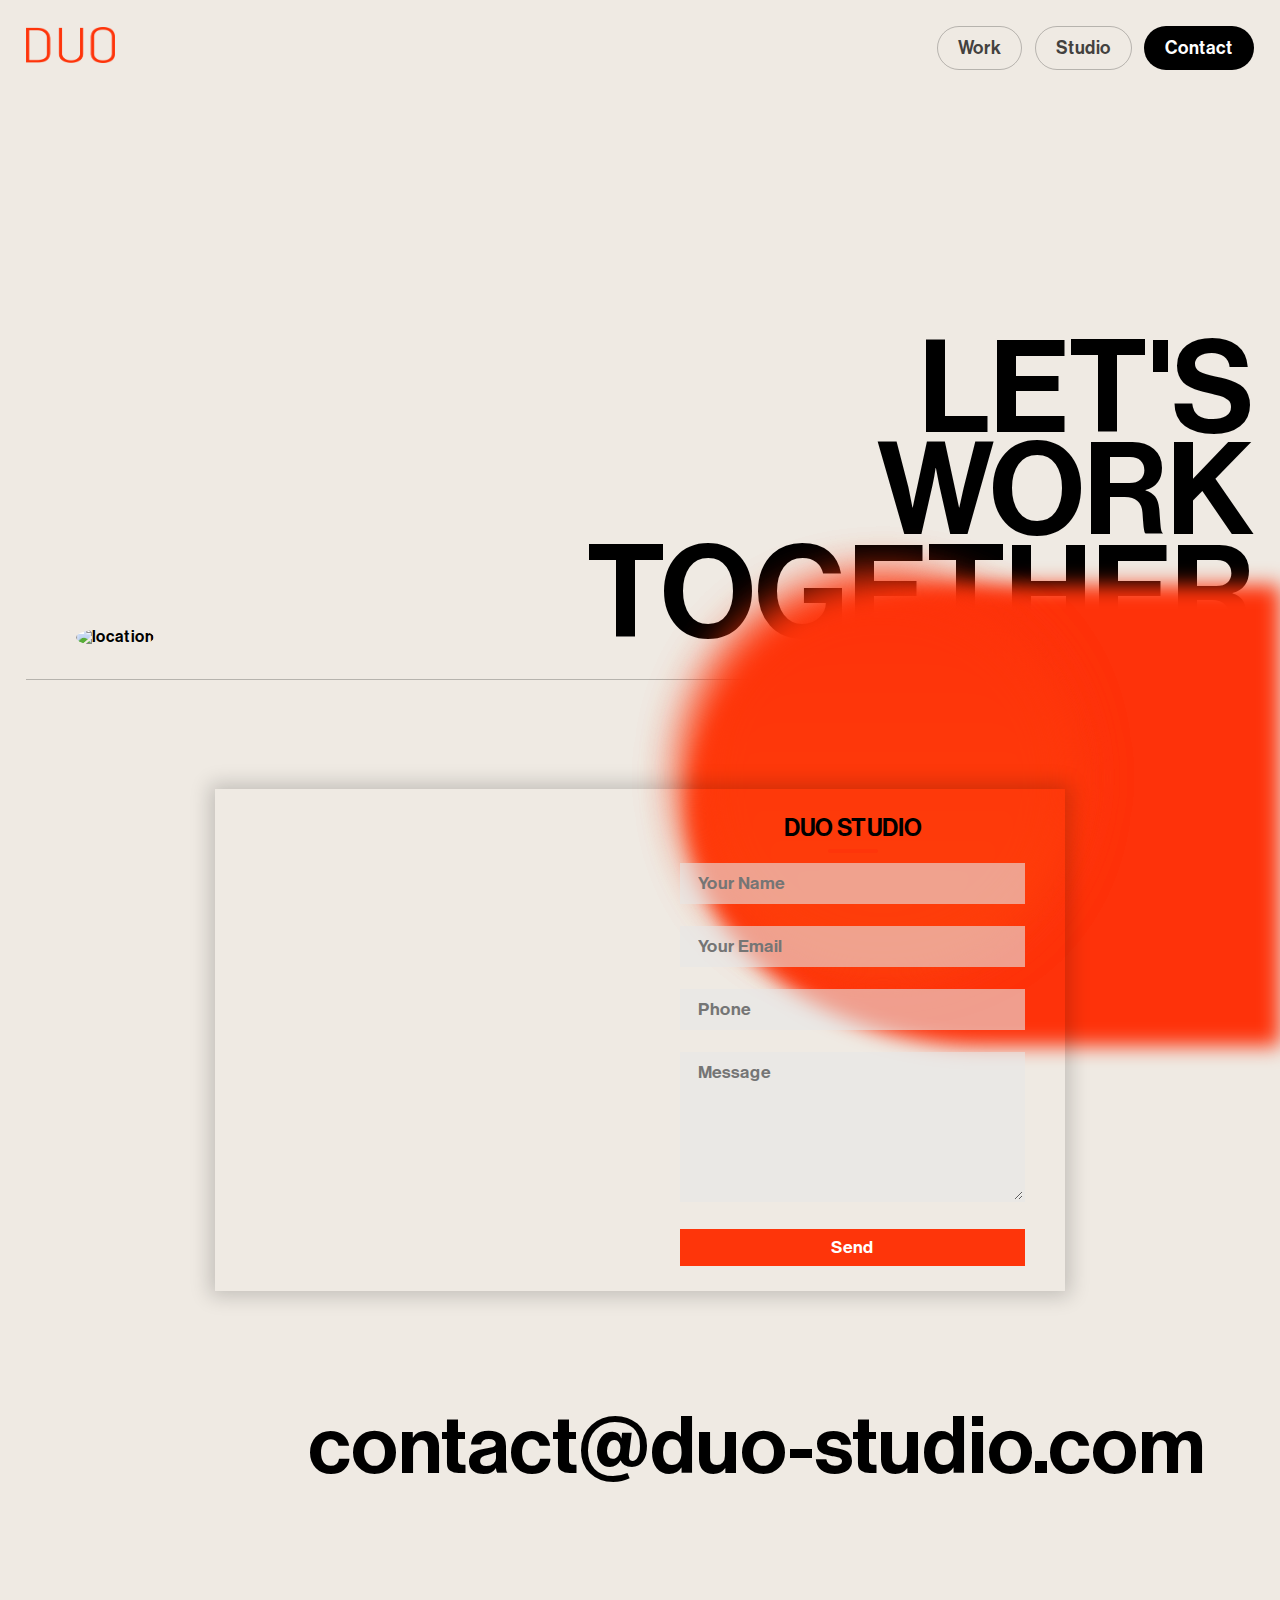
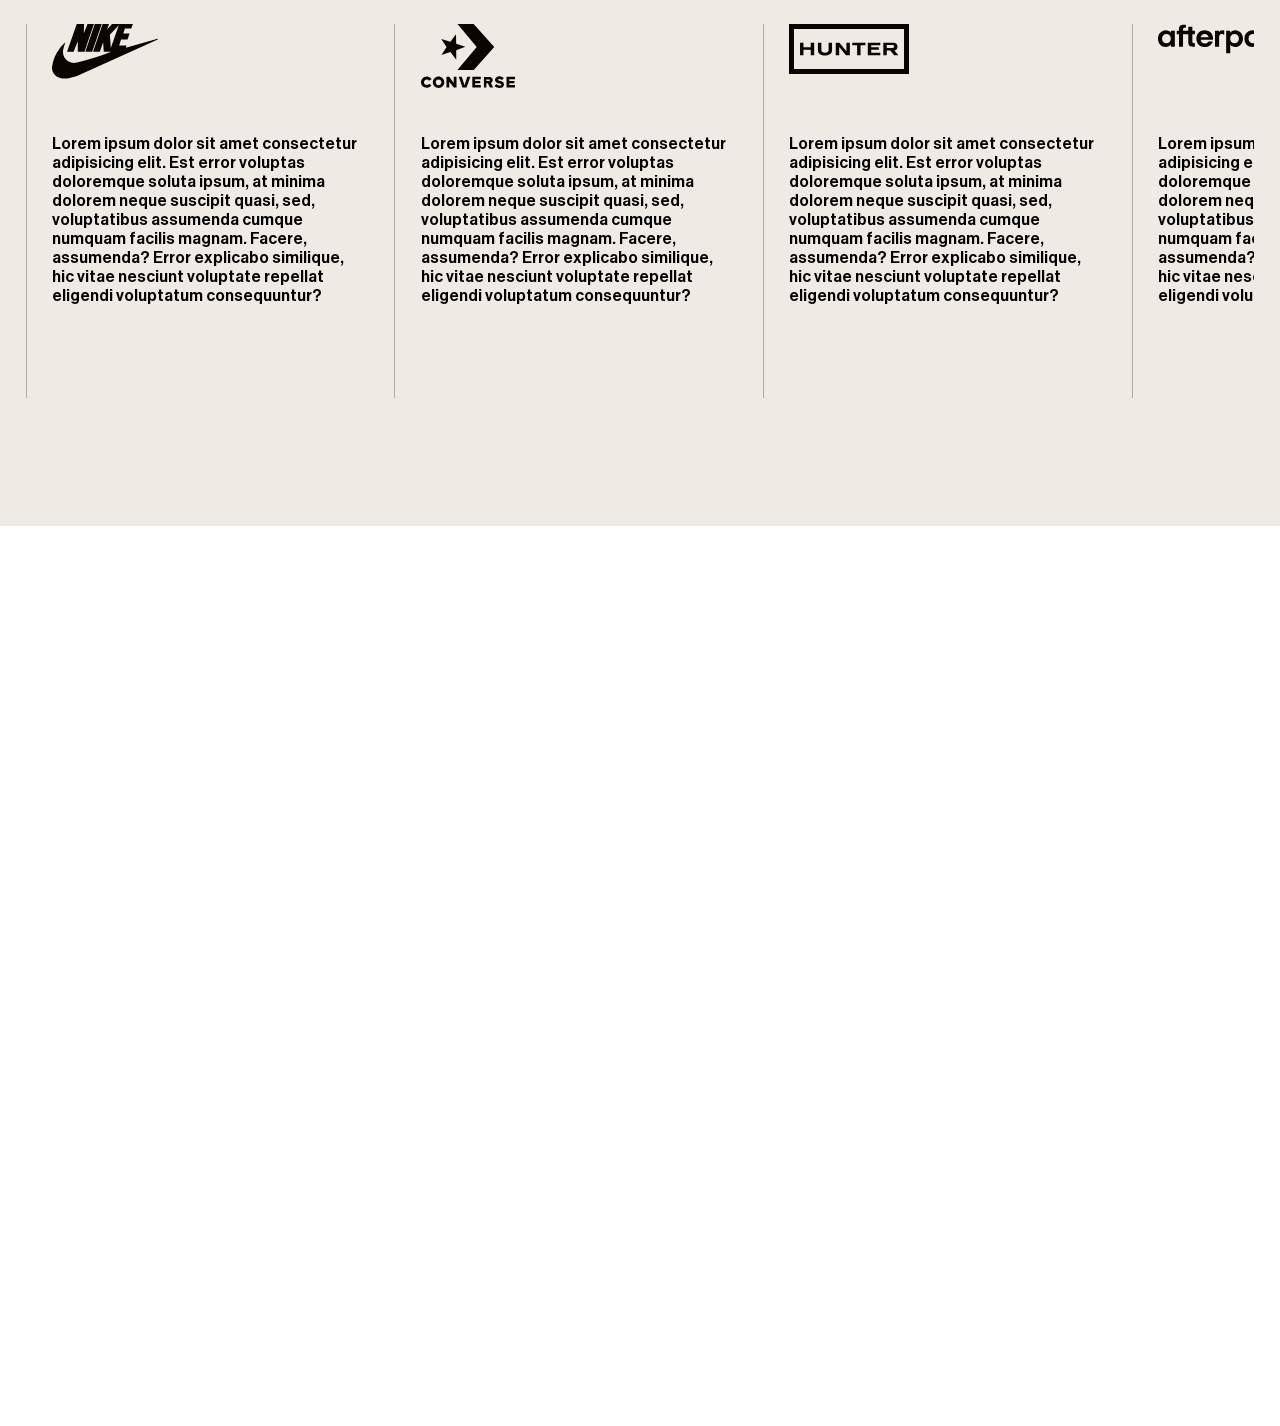
==== contact.html @ c7a34efa "some updates" ====
<!DOCTYPE html>
<html lang="en">

<head>
    <meta charset="UTF-8">
    <meta name="viewport" content="width=device-width, initial-scale=1.0">
    <title>Duo Studio</title>
    <link rel="shortcut icon" href="images/png/logo-no-background.png" type="image/x-icon">
    <link rel="stylesheet" href="https://cdn.jsdelivr.net/npm/locomotive-scroll@3.5.4/dist/locomotive-scroll.css">
    <link rel="stylesheet" href="https://cdn.jsdelivr.net/npm/swiper@11/swiper-bundle.min.css" />
    <link rel="stylesheet" href="contact.css">
</head>

<body>
    <div class="cursor"></div>
    <!-- <div id="loader">
        <h1>ENVIRONMENTS</h1>
        <h1>EXPERIENCES</h1>
        <h1>CONTENT</h1>
    </div> -->
    <div id="fixed-image">

    </div>
    <div id="main" class="main">
 
        <div id="page1">
            <nav><a href="index.html"><img src="images/png/logo-no-background.png"
                alt="" style="height: 4vh; width:7vw"></a>
                <!-- <h1>DUO</h1> -->
                
                <div id="nav-part2">
                    <h4><a href="#">Work</a></h4>
                    <h4><a href="#">Studio</a></h4>
                    <h4 style="background-color: #000;
                    color: white;"><a href="#" style="color: #fff;">Contact</a></h4>
                </div>
                <h3>Menu</h3>
            </nav>
            <div id="center">
                <div id="left">
                    <img src="https://assets-global.website-files.com/64d3dd9edfb41666c35b15b7/64d3dd9edfb41666c35b15e3_Sundown-Map-p-800.jpg" alt="location" srcset="">
                </div>
                <!-- <div id="gooey">

                </div> -->
                <div id="right">
                    <h1>LET'S <br>
                        WORK <br>
                        TOGETHER</h1>
                </div>

            </div>
            <div id="hero-shape">
                <div id="hero-1"></div>
                <div id="hero-2"></div>
                <div id="hero-3"></div>
            </div>
            <div class="form">
                
                <div class="contact-box">
                    <div class="left"></div>
                    <div class="right">
                        <h2>DUO STUDIO</h2>
                        <form name="form1" action="https://formspree.io/f/mnqeggdb" method="POST">
                        <input type="text" class="field" placeholder="Your Name" name="Name">
                        <input type="text" class="field" placeholder="Your Email" name="Email">
                        <input type="text" class="field" placeholder="Phone" name="Phone">
                        <textarea placeholder="Message" class="field" name="Message"></textarea>
                        <button class="btn">Send</button>
                    </form>
                    </div>
                </div>

            </div>
            <h2><a class="hover-underline-animation" href="mailto:contact@duo-studio.com">contact@duo-studio.com</a></h2>
        </div>

        <div id="page4">
            <div class="swiper mySwiper">
                <div class="swiper-wrapper">
                    <div class="swiper-slide">
                        <img src="images/nike.svg" alt="" srcset="">
                        <br><br><br>
                        <p>Lorem ipsum dolor sit amet consectetur adipisicing elit. Est error voluptas doloremque soluta ipsum, at minima dolorem neque suscipit quasi, sed, voluptatibus assumenda cumque numquam facilis magnam. Facere, assumenda? Error explicabo similique, hic vitae nesciunt voluptate repellat eligendi voluptatum consequuntur?</p>
                    </div>
                    <div class="swiper-slide">
                        <img src="images/converse.svg" alt="" srcset="">
                        <br><br><br>
                        <p>Lorem ipsum dolor sit amet consectetur adipisicing elit. Est error voluptas doloremque soluta ipsum, at minima dolorem neque suscipit quasi, sed, voluptatibus assumenda cumque numquam facilis magnam. Facere, assumenda? Error explicabo similique, hic vitae nesciunt voluptate repellat eligendi voluptatum consequuntur?</p>
                    </div>
                    <div class="swiper-slide">
                        <img src="images/hunter.svg" alt="" srcset="">
                        <br><br><br>
                        <p>Lorem ipsum dolor sit amet consectetur adipisicing elit. Est error voluptas doloremque soluta ipsum, at minima dolorem neque suscipit quasi, sed, voluptatibus assumenda cumque numquam facilis magnam. Facere, assumenda? Error explicabo similique, hic vitae nesciunt voluptate repellat eligendi voluptatum consequuntur?</p>
                    </div>
                    <div class="swiper-slide">
                        <img src="images/afterpay.svg" alt="" srcset="">
                        <br><br><br>
                        <p>Lorem ipsum dolor sit amet consectetur adipisicing elit. Est error voluptas doloremque soluta ipsum, at minima dolorem neque suscipit quasi, sed, voluptatibus assumenda cumque numquam facilis magnam. Facere, assumenda? Error explicabo similique, hic vitae nesciunt voluptate repellat eligendi voluptatum consequuntur?</p>
                    </div>
                    <div class="swiper-slide">
                        <img src="images/nike.svg" alt="" srcset="">
                        <br><br><br>
                        <p>Lorem ipsum dolor sit amet consectetur adipisicing elit. Est error voluptas doloremque soluta ipsum, at minima dolorem neque suscipit quasi, sed, voluptatibus assumenda cumque numquam facilis magnam. Facere, assumenda? Error explicabo similique, hic vitae nesciunt voluptate repellat eligendi voluptatum consequuntur?</p>
                    </div>
                    <div class="swiper-slide">
                        <img src="images/converse.svg" alt="" srcset="">
                        <br><br><br>
                        <p>Lorem ipsum dolor sit amet consectetur adipisicing elit. Est error voluptas doloremque soluta ipsum, at minima dolorem neque suscipit quasi, sed, voluptatibus assumenda cumque numquam facilis magnam. Facere, assumenda? Error explicabo similique, hic vitae nesciunt voluptate repellat eligendi voluptatum consequuntur?</p>
                    </div>
                    <div class="swiper-slide">
                        <img src="images/hunter.svg" alt="" srcset="">
                        <br><br><br>
                        <p>Lorem ipsum dolor sit amet consectetur adipisicing elit. Est error voluptas doloremque soluta ipsum, at minima dolorem neque suscipit quasi, sed, voluptatibus assumenda cumque numquam facilis magnam. Facere, assumenda? Error explicabo similique, hic vitae nesciunt voluptate repellat eligendi voluptatum consequuntur?</p>
                    </div>
                </div>

            </div>
        </div>

        <div id="page5">

        </div>
        <div id="full-scr">
            <div id="full-div1">
                
            </div>
        </div>
    </div>

    <div id="footer">
        <div id="footer-div">

        </div>
        <h1 style="text-align: center;">DUO ST</h1>
        <div id="footer-bottom">

        </div>
    </div>
    <script src="https://cdn.jsdelivr.net/npm/locomotive-scroll@3.5.4/dist/locomotive-scroll.js"></script>
    <script src="https://cdn.jsdelivr.net/npm/swiper@11/swiper-bundle.min.js"></script>
    <script src="script.js"></script>
</body>

</html>
---- contact.css ----
@font-face {
    font-family: neu;
    src: url(./NeueHaasDisplayMediu.ttf);
}

@font-face {
    font-family: neu;
    font-weight: 100;
    src: url(./NeueHaasDisplayLight.ttf);
}

@font-face {
    font-family: neu;
    font-weight: 200;
    src: url(./NeueHaasDisplayRoman.ttf);
}

* {
    margin: 0;
    padding: 0;
    box-sizing: border-box;
    font-family: neu;
}

html, body {
    height: 100%;
    width: 100%;
}

#main {
    /* background-color: #000; */
    position: relative;
    z-index: 10;
}


.cursor{
    height: 20px;
    width: 20px;
    border-radius: 50%;
    position: fixed;
    background-color: #FE320A;
    z-index: 8;
    transition: background-image ease 0.5s;
    background-position: center;
    background-size:cover ;
    mix-blend-mode: difference;
}

#page1 {
    min-height: 100vh;
    width: 100%;
    background-color: #EFEAE3;
    position: relative;
    padding: 0 2vw;
}

nav {
    padding: 2vw 0vw;
    width: 100%;
    /* background-color: red; */
    display: flex;
    align-items: center;
    position: relative;
    z-index: 100;
    justify-content: space-between;
}

#nav-part2 {
    display: flex;
    align-items: center;
    gap: 1vw;
}

#nav-part2 h4 {
    padding: 10px 20px;
    border: 1px solid #0000003c;
    border-radius: 50px;
    font-weight: 500;
    color: #000000bb;
    transition: all ease 0.4s;
    position: relative;
    font-size: 18px;
    overflow: hidden;
}

#nav-part2 h4::after {
    content: "";
    position: absolute;
    height: 100%;
    width: 100%;
    background-color: black;
    left: 0;
    bottom: -100%;
    border-radius: 50%;
    transition: all ease 0.4s;
}

#nav-part2 h4:hover::after {
    bottom: 0;
    border-radius: 0;
}

#nav-part2 h4 a {
    color: #000000bb;
    text-decoration: none;
    position: relative;
    z-index: 9;
}

#nav-part2 h4:hover a {
    color: #fff;
}

nav h3 {
    display: none;
}

#center {
    height: 65vh;
    width: 100%;
    /* background-color: orange; */
    display: flex;
    align-items: flex-end;
    justify-content: space-between;
    border-bottom: 1px solid #0000003c;
    padding-bottom: 2.5vw;
}
/* 
#center #gooey {
    height: 32vw;
    width: 32vw;
    position: absolute;
    border-radius: 50%;
    background: linear-gradient(to top right, #ff2d03, #ff5c0b);


    top: 40%;
    left: -5%;
    filter: blur(20px);
    animation-name: gooey;
    animation-duration: 6s;
    animation-iteration-count: infinite;
    animation-direction: alternate;
    animation-timing-function: ease-in-out;

} */

/* #center #left h3 a{
    width: 25vw;
    font-size: 1.8vw;
    line-height: 2vw;
    text-decoration: none;      
    color: black;
} */

/* #left h3 a:hover {
    text-decoration:double;
    transition: ease-in 2s;

} */

#center h1 {
    font-size: 10vw;
    text-align: right;
    line-height: 8vw;
}

#center #left img{
    border-radius: 50%;
    height: 560px;
    width: 560px;
    margin-left: 50px;
}

#page1 video {
    position: relative;
    border-radius: 30px;
    margin-top: 4vw;
    width: 100%;
}

#hero-shape {
    position: absolute;
    width: 46vw;
    height: 36vw;
    right: 0;
    top: 65vh;
}

#hero-1 {
    background-color: #FE320A;
    height: 100%;
    width: 100%;
    border-top-left-radius: 50%;
    border-bottom-left-radius: 50%;
    filter: blur(10px);
    position: absolute;
}

#hero-2 {
    background: linear-gradient(#FE320A, #fe3f0a);

    height: 30vw;
    width: 30vw;
    border-radius: 50%;
    position: absolute;
    animation-name: anime2;
    animation-duration: 5s;
    animation-timing-function: linear;
    animation-iteration-count: infinite;
    animation-direction: alternate;
    filter: blur(25px);
}

#hero-3 {
    background: linear-gradient(#FE320A, #fe3f0a);
    height: 30vw;
    position: absolute;
    width: 30vw;
    border-radius: 50%;
    filter: blur(25px);
    animation-name: anime1;
    animation-duration: 5s;
    animation-timing-function: linear;
    animation-iteration-count: infinite;
    animation-direction: alternate;
}

.form{
	position: relative;
	width: 100%;
	min-height: 80vh;
	display: flex;
	justify-content: center;
	align-items: center;
	padding: 20px 100px;
}

#page1 h2 a{
    /* text-align: right; */
    position:relative;
    text-decoration: none;
    /* top: 40%; */
    font-size: 5rem;
    text-align: center;
    left: 23%;
    /* margin-left: 380px; */
    color: #000;    
}

.hover-underline-animation {
    display: inline-block;
    position: relative;
    color: #FE350A;
  }
  
  .hover-underline-animation::after {
    content: '';
    position: absolute;
    width: 100%;
    transform: scaleX(0);
    height: 2px;
    bottom: 0;
    left: 0;
    background-color: #FE350A;
    transform-origin: bottom right;
    transition: transform 0.25s ease-out;
  }
  
  .hover-underline-animation:hover::after {
    transform: scaleX(1);
    transform-origin: bottom left;
  }

.form:after{
	content: '';
	position: absolute;
	width: 100%;
	height: 100%;
	left: 0;
	top: 0;
	background: url("https://assets-global.website-files.com/64d3dd9edfb41666c35b15b7/64d3dd9edfb41666c35b15d0_Project.webp") no-repeat center;
	background-size: cover;
	filter: blur(50px);
	z-index: -1;
}
.form .contact-box{
	max-width: 850px;
	display: grid;
	grid-template-columns: repeat(2, 1fr);
	justify-content: center;
	align-items: center;
	text-align: center;
	background-color: transparent;
	box-shadow: 0px 0px 19px 5px rgba(0,0,0,0.19);
}

.contact-box .left{
	background: url("https://assets-global.website-files.com/64d3dd9edfb41666c35b15b7/64d3dd9edfb41666c35b15d0_Project.webp") no-repeat center;
	background-size: cover;
	height: 100%;
}

.contact-box .right{
	padding: 25px 40px;
}

.contact-box .right h2{
	position: relative;
	padding: 0 0 10px;
	margin-bottom: 10px;
}

.contact-box .right h2:after{
	content: '';
    position: absolute;
    left: 50%;
    bottom: 0;
    transform: translateX(-50%);
    height: 4px;
    width: 50px;
    border-radius: 2px;
    background-color: #FE350A;
}

.field{
	width: 100%;
	border: 2px solid rgba(0, 0, 0, 0);
	outline: none;
	background-color: rgba(230, 230, 230, 0.6);
	padding: 0.5rem 1rem;
	font-size: 1.1rem;
	margin-bottom: 22px;
	transition: .3s;
}

.field:hover{
	background-color: rgba(0, 0, 0, 0.1);
}

textarea{
	min-height: 150px;
}

.btn{
	width: 100%;
	padding: 0.5rem 1rem;
	background-color: #FE350A;
	color: #fff;
	font-size: 1.1rem;
	border: none;
	outline: none;
	cursor: pointer;
	transition: .3s;
}

.btn:hover{
    background-color: #111;
}

.field:focus{
    border: 2px solid rgba(30,85,250,0.47);
    background-color: #fff;
}

@keyframes anime1 {
    from {
        transform: translate(55%, -3%);
    }

    to {
        transform: translate(0%, 10%);
    }
}

@keyframes anime2 {
    from {
        transform: translate(5%, -5%);
    }

    to {
        transform: translate(-20%, 30%);
    }
}

#page2 {
    min-height: 100vh;
    width: 100%;
    background-color: #EFEAE3;
    padding: 8vw 0;
    position: relative;
}

#moving-text {
    overflow-x: auto;
    white-space: nowrap;
}

#moving-text::-webkit-scrollbar {
    display: none;
}

.con {
    white-space: nowrap;
    display: inline-block;
    animation-name: move;
    animation-duration: 10s;
    animation-timing-function: linear;
    animation-iteration-count: infinite;
}

#moving-text h1 {
    font-size: 9vw;
    /* background-color: lightblue; */
    display: inline-block;
}

#gola {
    height: 70px;
    width: 70px;
    border-radius: 50%;
    display: inline-block;
    background-color: #FE320A;
    margin: 1vw 2vw;
}

@keyframes move {
    from {
        transform: translateX(0);
    }

    to {
        transform: translateX(-100%);
    }
}

#page2-bottom {
    height: 80vh;
    width: 100%;
    /* background-color: aliceblue; */
    padding: 4.5vw;
    display: flex;
    align-items: center;
    justify-content: space-between;
    position: relative;
    z-index: 9;
}

#page2-bottom h1 {
    font-size: 4vw;
    width: 60%;
    line-height: 4vw;
}

#bottom-part2 {
    width: 20%;
    /* background-color: aqua; */
}

#bottom-part2 img {
    width: 100%;
    border-radius: 15px;
}

#bottom-part2 p {
    font-weight: 200;
    margin-top: 2vw;
    font-size: 1vw;
}

#page2 #gooey {
    height: 32vw;
    width: 32vw;
    position: absolute;
    border-radius: 50%;
    background: linear-gradient(to top right, #ff2d03, #ff5c0b);
    /* background: linear-gradient(to top right,red,blue); */


    top: 58%;
    left: 25%;
    filter: blur(20px);
    animation-name: gooey;
    animation-duration: 6s;
    animation-iteration-count: infinite;
    animation-direction: alternate;
    animation-timing-function: ease-in-out;

}

@keyframes gooey {
    from {
        filter: blur(20px);
        transform: translate(10%, -10%) skew(0);
    }

    to {
        filter: blur(30px);
        transform: translate(-10%, 10%) skew(-12deg);
    }
}




#page3 {
    min-height: 100vh;
    width: 100%;
    z-index: 9;
    position: relative;
    padding: 170px 100px;
    background-color: #EFEAE3;
}

.elem{
    /* background-color: salmon; */
    margin-bottom: 10px;
    display: flex;
    align-items: center;
    justify-content: center;
    position: relative;
}
.elem img{
    position: absolute;
    opacity: 0;
    transition: all ease-out 0.5s;
    transform: translateY(10%) rotate(2deg);
}
.elem img:nth-child(1){
    left: 2%;
}
.elem img:nth-child(3){
    right: 5%;
}
.text-div{
    height: 16vh;
    position: relative;
    z-index: 9;
    overflow: hidden;
}
.elem h1{
    font-size: 7.5vw;
    font-weight: 600;
    transition: all ease-out 0.5s;
}

.elem:hover h1{
    transform: translateY(-100%);
    color: #FE320A;
}
.elem:hover img{
    opacity: 1;
    transform: translateY(0%) rotate(0deg);

}
/* .elem {
    height: 150px;
    width: 100%;
    position: relative;

    border-bottom: 1px solid #38383864;
    overflow: hidden;
    display: flex;
    align-items: center;
    padding: 0 2vw;
}

.elem h2 {
    font-size: 3vw;
    position: relative;
    z-index: 9;
}

.elem .overlay {
    height: 100%;
    width: 100%;
    background-color: orange;
    position: absolute;
    left: 0;
    top: -100%;
    transition: all ease 0.25s;
}

.elem:hover .overlay {
    top: 0;
}



#fixed-image {
    height: 30vw;
    width: 24vw;
    border-radius: 15px;
    position: fixed;
    z-index: 99;
    left: 50%;
    top: 25%;
    display: none;
    background-size: cover;
    background-position: center;
} */

#page4 {
    height: 70vh;
    width: 100%;
    background-color: #EFEAE3;
    padding: 10vw 2vw;
}

.swiper {
    width: 100%;
    height: 100%;
}

.swiper-slide {
    width: 30%;
    border-left: 1px solid #aeadad;
    padding: 0 2vw;
}

/* .page7{
    min-height: 100vh;
    width: 100%;
    z-index: 9;
    position: relative;
    padding: 170px 100px;
} */

#page5 {
    height: 100vh;
    width: 100%;
    /* background-color: #EFEAE3; */
}

#footer {
    position: fixed;
    height: 105vh;
    width: 100%;
    background-color: #000;
    color: #fff;
    z-index: 9;
    bottom: 0;
    display: flex;
    /* align-items: flex-end; */
    justify-content: flex-end;
    flex-direction: column;
    padding: 1vw 3vw;
}

#footer h1 {
    font-size: 23vw;
}

#footer-div {
    height: 20vh;
    width: 100%;
    background-color: red;
}

#footer-bottom {
    border-top: 1px solid #dadada;
    height: 10vh;
    width: 100%;
}

#full-scr {
    height: 100vh;
    width: 100%;
    background-color: #00000070;
    position: fixed;
    z-index: 99;
    top: -100%;
    transition: all ease 0.5s;
}

#full-div1 {
    height: 50%;
    width: 100%;
    background-color: #EFEAE3;
    border-bottom-left-radius: 20px;
    border-bottom-right-radius: 20px;

}

@media (max-width:600px) {

    #page1 {
        min-height: 100vh;
        width: 100vw;
        padding: 0 0vw;
    }

    nav {
        padding: 8vw 5vw;
        background-color: #EFEAE3;
        /* padding: 0 5vw; */
    }

    nav img {
        transition: all ease 0.2s;
        height: 9vh;
    }

    #nav-part2 {
        display: none;
    }

    nav h3 {
        display: block;
        padding: 3vw 5vw;
        border: 1px solid #ababab;
        border-radius: 50px;
        font-size: 4vw;
        font-weight: 200;
        padding-left: 10vw;
    }

    #center {
        height: 62vh;
        width: 100%;
        /* background-color: orange; */
        display: flex;
        align-items: flex-end;
        justify-content: space-between;
        border-bottom: 1px solid #0000003c;
        padding: 7vw 5vw;
        padding-bottom: 10vw;
        flex-direction: column-reverse;
        position: relative;
        z-index: 9;
    }

    #left h3 {
        width: 80%;
        font-size: 5.5vw;
        line-height: 6vw;
    }

    #center h1 {
        font-size: 17vw;
        text-align: right;
        line-height: 15vw;
    }

    #page1 video {
        position: relative;
        border-radius: 15px;
        margin-top: 4vw;
        height: 70vh;
        object-fit: cover;
        object-position: center;
        width: 92%;
        margin-left: 4%;
    }

    #page2 {
        min-height: 100vh;
        width: 100%;
        background-color: #EFEAE3;
        padding: 8vw 0;
        position: relative;
    }

    #moving-text {
        overflow-x: auto;
        white-space: nowrap;
    }

    #moving-text::-webkit-scrollbar {
        display: none;
    }

    .con {
        white-space: nowrap;
        display: inline-block;
        animation-name: move;
        animation-duration: 10s;
        animation-timing-function: linear;
        animation-iteration-count: infinite;
    }

    #moving-text h1 {
        font-size: 15vw;
        /* background-color: lightblue; */
        display: inline-block;
    }

    #gola {
        height: 25px;
        width: 25px;
        border-radius: 50%;
        display: inline-block;
        background-color: #FE320A;
        margin: 2vw 2vw;
    }

    #page2-bottom {
        height: 90vh;
        width: 100%;
        /* background-color: aliceblue; */
        padding: 10vw 4vw;
        display: flex;
        align-items: flex-start;
        justify-content: space-between;
        position: relative;
        flex-direction: column;
        z-index: 9;
    }

    #page2-bottom h1 {
        font-size: 8.2vw;
        width: 100%;
        line-height: 9vw;
    }

    #bottom-part2 {
        width: 70%;
        /* background-color: aqua; */
    }

    #bottom-part2 img {
        width: 100%;
        border-radius: 10px;
    }

    #bottom-part2 p {
        font-weight: 200;
        margin-top: 2vw;
        font-size: 3vw;
    }

    #page2 #gooey {
        height: 62vw;
        width: 62vw;
        position: absolute;
        border-radius: 50%;
        background: linear-gradient(to top right, #ff2d03, #ff5c0b);
        /* background: linear-gradient(to top right,red,blue); */


        top: 58%;
        left: 25%;
        filter: blur(20px);
        animation-name: gooey;
        animation-duration: 6s;
        animation-iteration-count: infinite;
        animation-direction: alternate;
        animation-timing-function: ease-in-out;

    }


}

#loader{
    height: 100%;
    width: 100%;
    background-color: #000;
    position: fixed;
    z-index: 999;
    top: 0;
    transition: all ease 0.7s;
    display: flex;
    align-items: center;
    justify-content: center;
}

#loader h1{
    font-size: 4vw;
    color: transparent;
    background: linear-gradient(to right,orange,orangered);
    -webkit-background-clip: text;
    position: absolute;
    opacity: 0;
    animation-name: load;
    animation-duration: 1s;
    animation-delay: 1s;
    animation-timing-function: linear;
}
#loader h1:nth-child(2){
    animation-delay: 2s;
}
#loader h1:nth-child(3){
    animation-delay: 3s;
}

@keyframes load {
    0%{
        opacity: 0;
    }
    10%{
        opacity: 1;
    }
    90%{
        opacity: 1;
    }
    100%{
        opacity: 0;
    }
}

@media (max-width:600px) {
    #loader h1{
        font-size: 9vw;
      
    }

    #center #left img{
        height: 300px;
        width:300px;
        position: relative;
        top: 12%;
        margin-right: 35px;
    }

    #hero-shape {
        position: absolute;
        width: 96vw;
        height: 36vw;
        right: 0;
        top: 30vh;
    }
    
    #hero-1 {
        background-color: #FE320A;
        height: 100%;
        width: 100%;
        border-top-left-radius: 50%;
        border-bottom-left-radius: 50%;
        filter: blur(10px);
        position: absolute;
    }
    
    #hero-2 {
        background: linear-gradient(#FE320A, #fe3f0a);
    
        height: 30vw;
        width: 30vw;
        border-radius: 50%;
        position: absolute;
        animation-name: anime2;
        animation-duration: 5s;
        animation-timing-function: linear;
        animation-iteration-count: infinite;
        animation-direction: alternate;
        filter: blur(25px);
    }
    
    #hero-3 {
        background: linear-gradient(#FE320A, #fe3f0a);
        height: 30vw;
        position: absolute;
        width: 30vw;
        border-radius: 50%;
        filter: blur(25px);
        animation-name: anime1;
        animation-duration: 5s;
        animation-timing-function: linear;
        animation-iteration-count: infinite;
        animation-direction: alternate;
    }
    
    .contact-box{
		grid-template-columns: 1fr;

	}
	.contact-box .left{
		height: 200px;
	}
    
    
}
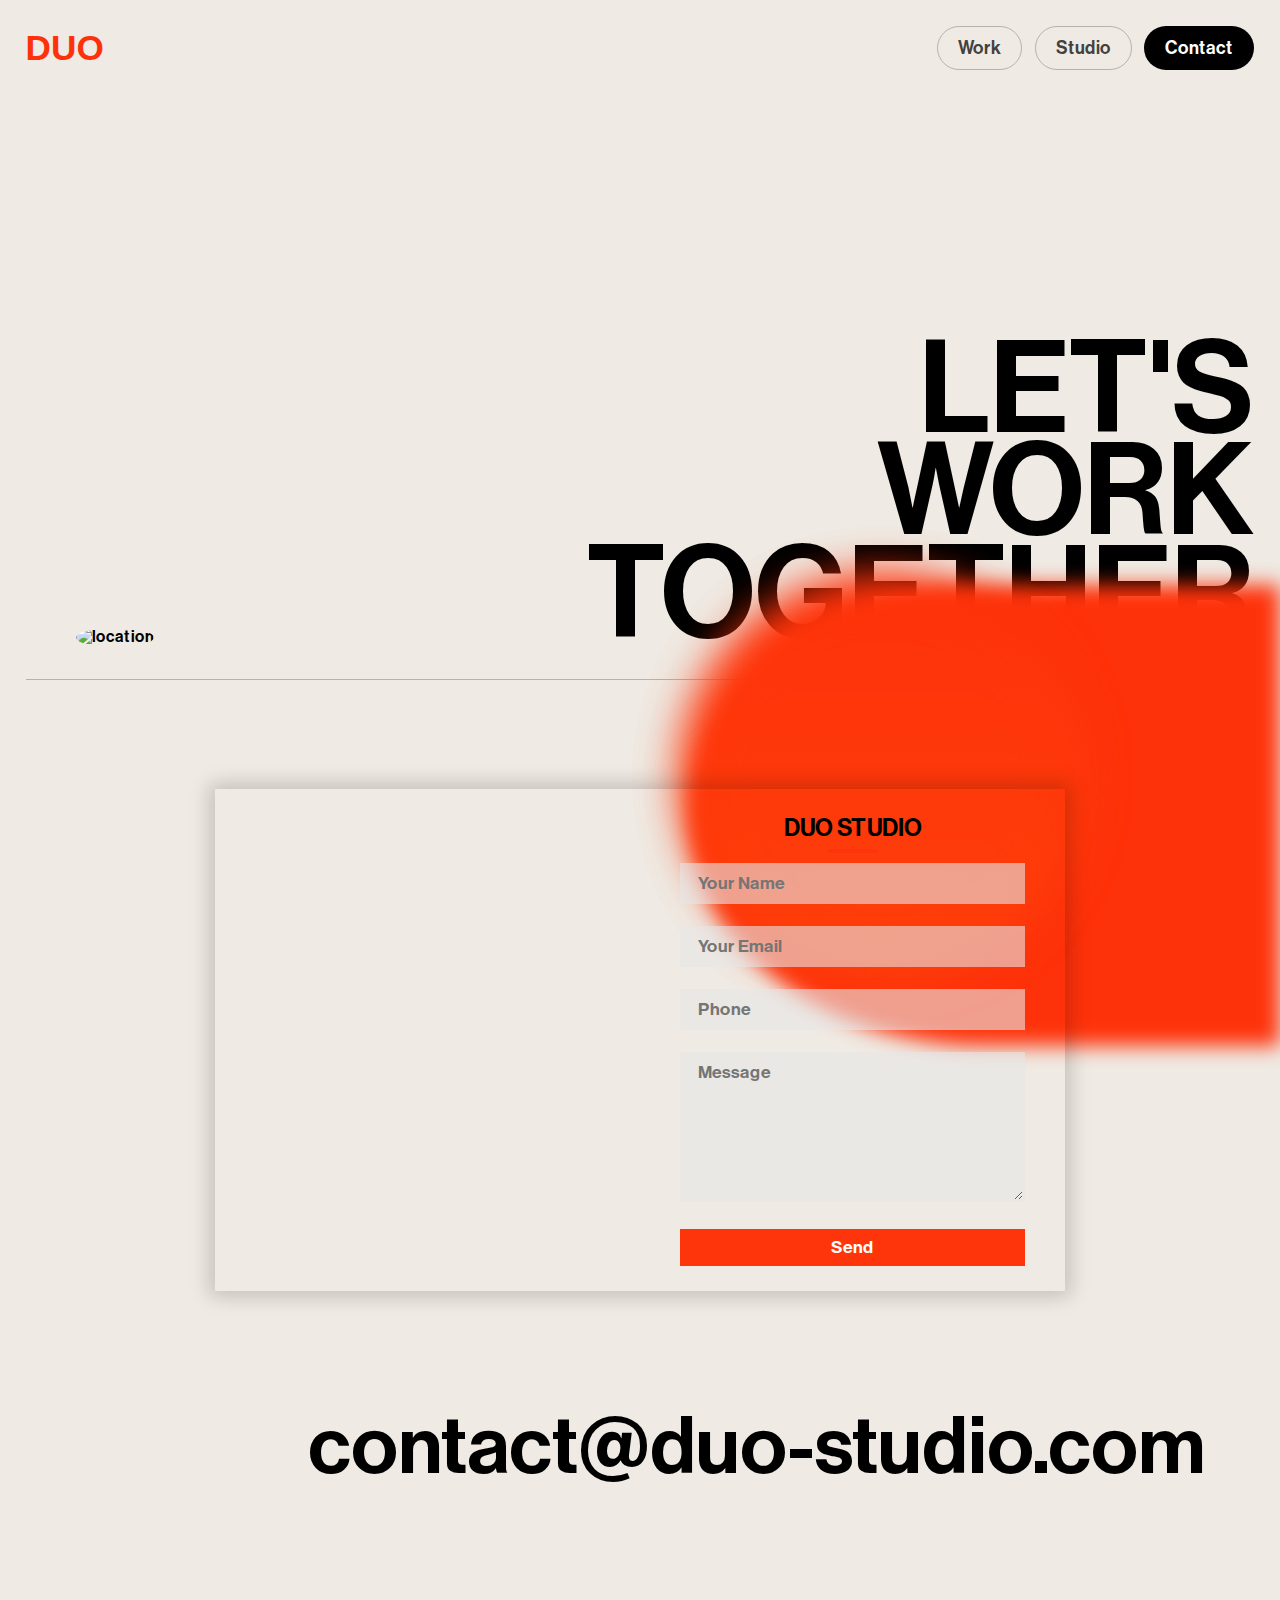
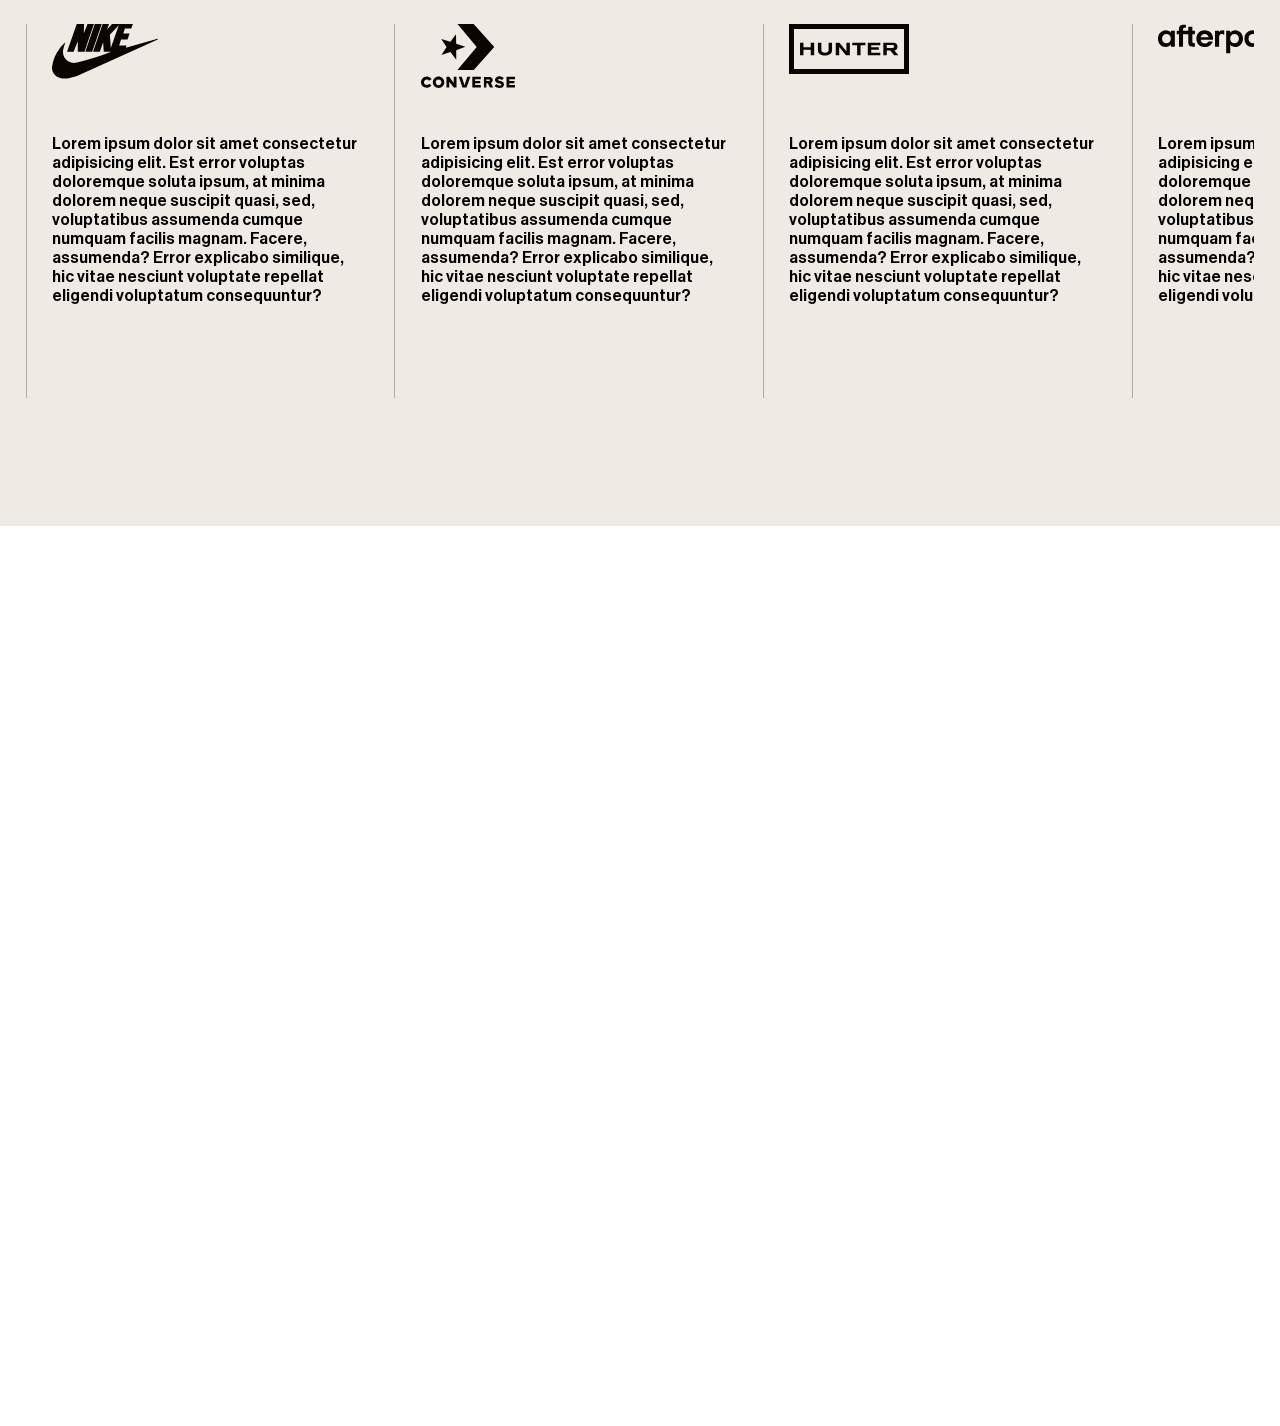
==== commit 43d066a1: "some changes" ====
--- a/contact.html
+++ b/contact.html
@@ -5,7 +5,7 @@
     <meta charset="UTF-8">
     <meta name="viewport" content="width=device-width, initial-scale=1.0">
     <title>Duo Studio</title>
-    <link rel="shortcut icon" href="images/png/logo-no-background.png" type="image/x-icon">
+    <link rel="shortcut icon" href="https://d33wubrfki0l68.cloudfront.net/439bf938233c24af021ffe6d206cd42f546e1143/ff4ed/assets/logo.svg" type="image/x-icon">
     <link rel="stylesheet" href="https://cdn.jsdelivr.net/npm/locomotive-scroll@3.5.4/dist/locomotive-scroll.css">
     <link rel="stylesheet" href="https://cdn.jsdelivr.net/npm/swiper@11/swiper-bundle.min.css" />
     <link rel="stylesheet" href="contact.css">
@@ -24,8 +24,7 @@
     <div id="main" class="main">
  
         <div id="page1">
-            <nav><a href="index.html"><img src="images/png/logo-no-background.png"
-                alt="" style="height: 4vh; width:7vw"></a>
+            <nav><a href="index.html"><h2>DUO</h2></a>
                 <!-- <h1>DUO</h1> -->
                 
                 <div id="nav-part2">
--- a/contact.css
+++ b/contact.css
@@ -1,6 +1,11 @@
 @font-face {
     font-family: neu;
     src: url(./NeueHaasDisplayMediu.ttf);
+}
+
+@font-face {
+    font-family: PP mori;
+    src: url(Assets/ppmori.ttf);
 }
 
 @font-face {
@@ -45,6 +50,16 @@
     background-position: center;
     background-size:cover ;
     mix-blend-mode: difference;
+}
+
+a{
+    text-decoration:none;
+}
+
+#page1 nav h2{
+    font-family:'Trebuchet MS', 'Lucida Sans Unicode', 'Lucida Grande', 'Lucida Sans', Arial, sans-serif;
+    font-size: 2.2rem;
+    color: #FE320A;
 }
 
 #page1 {
